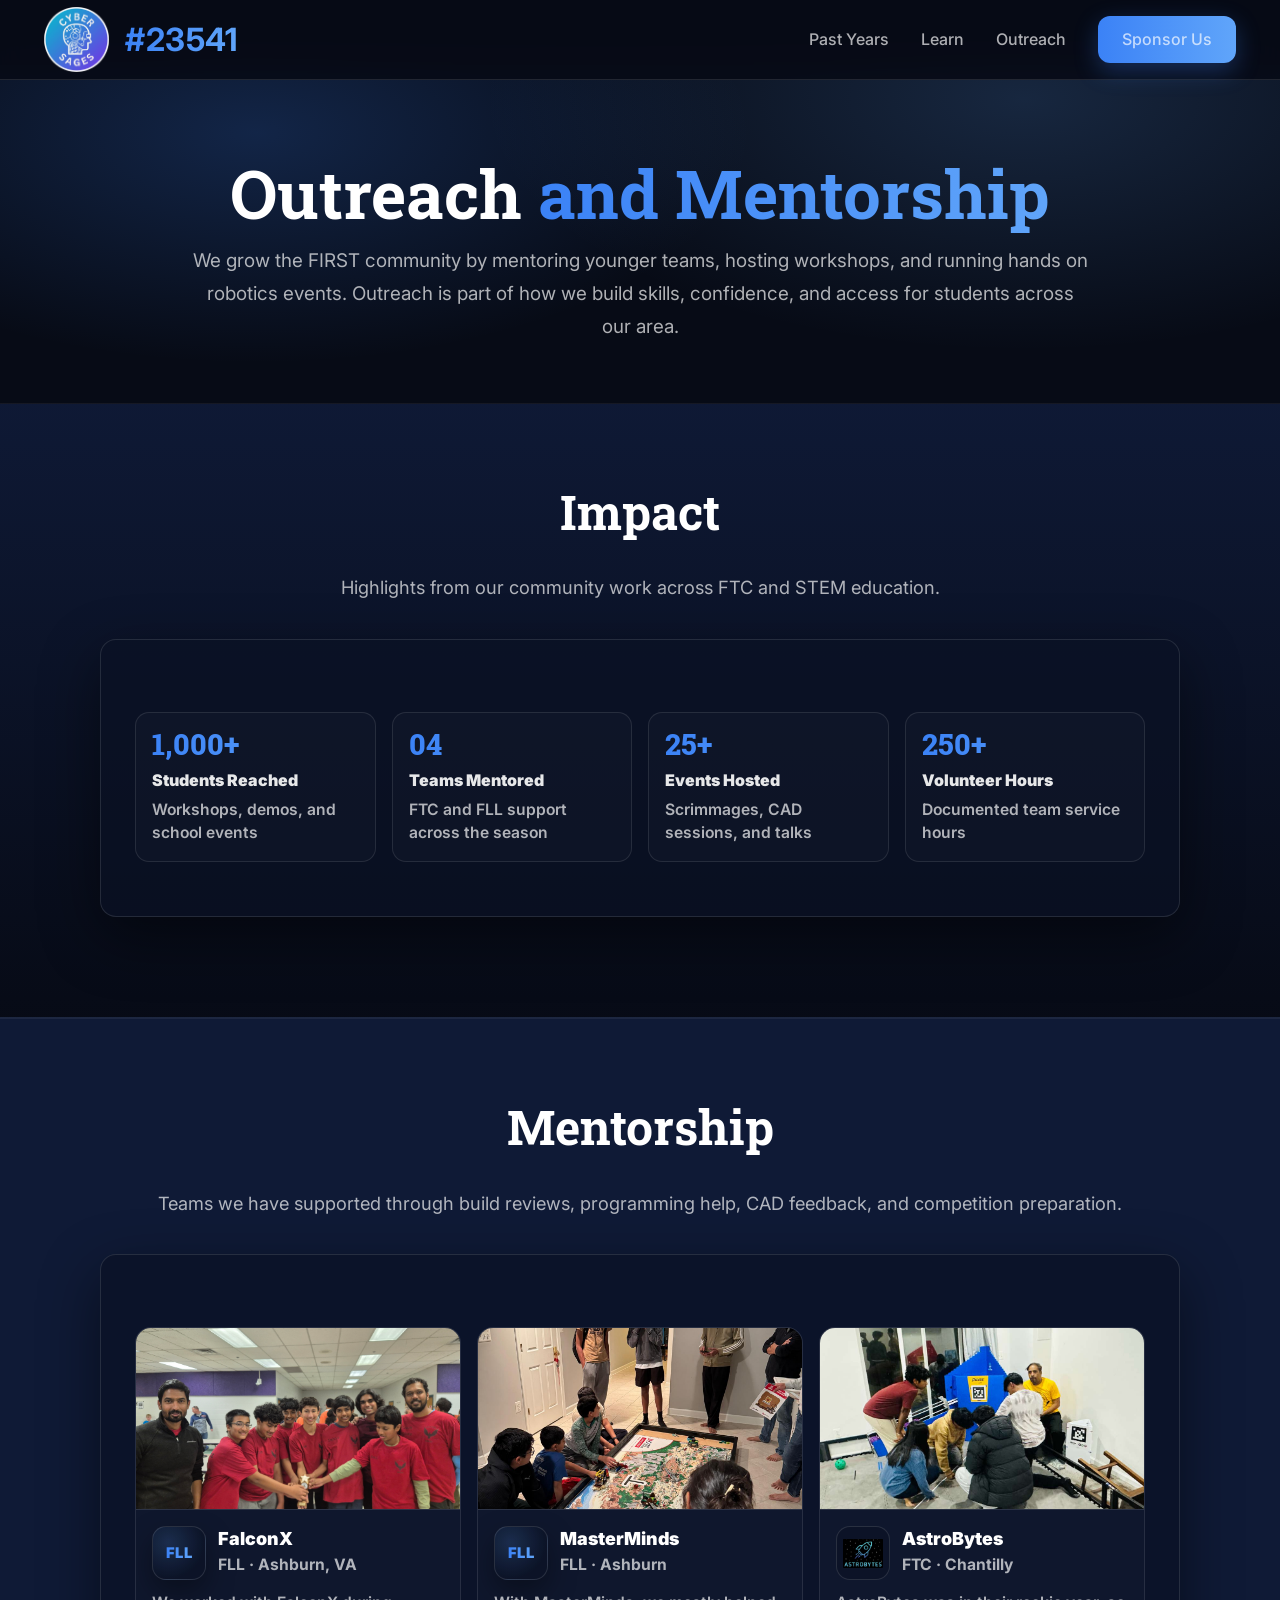
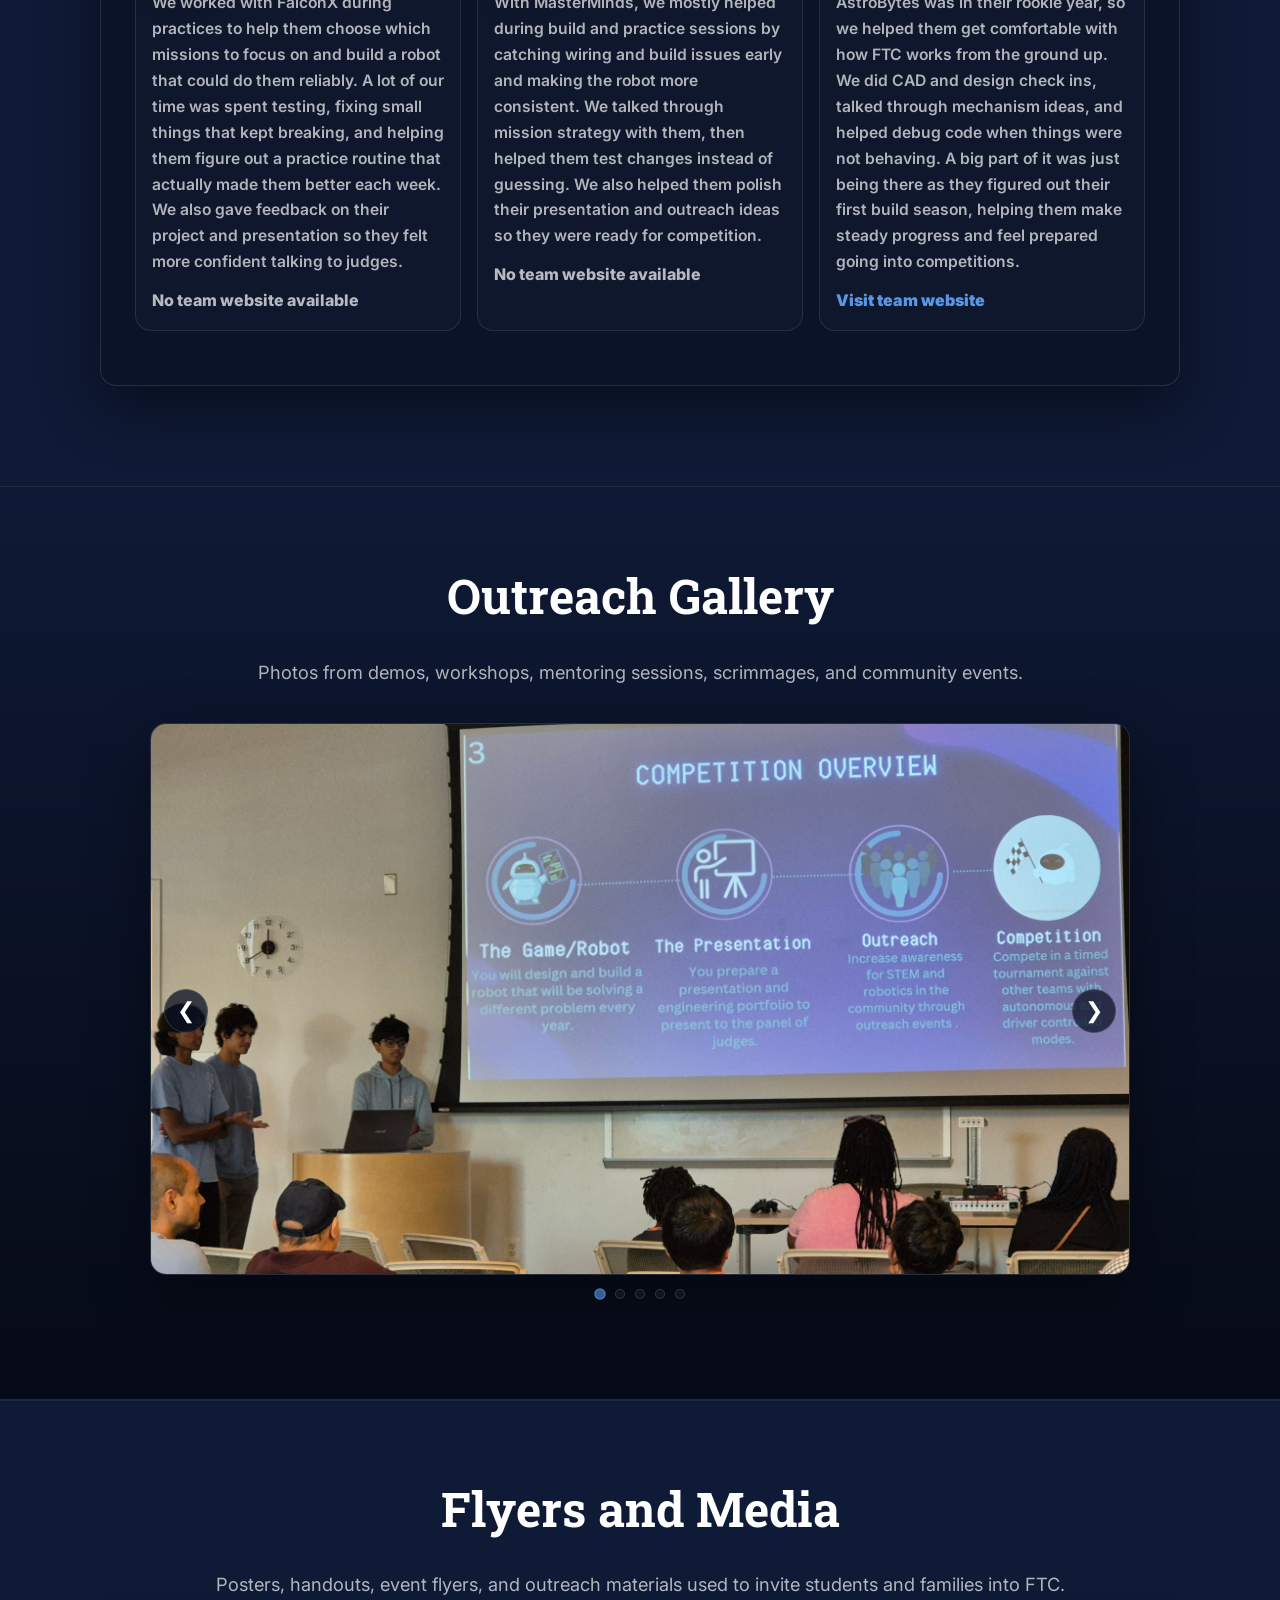
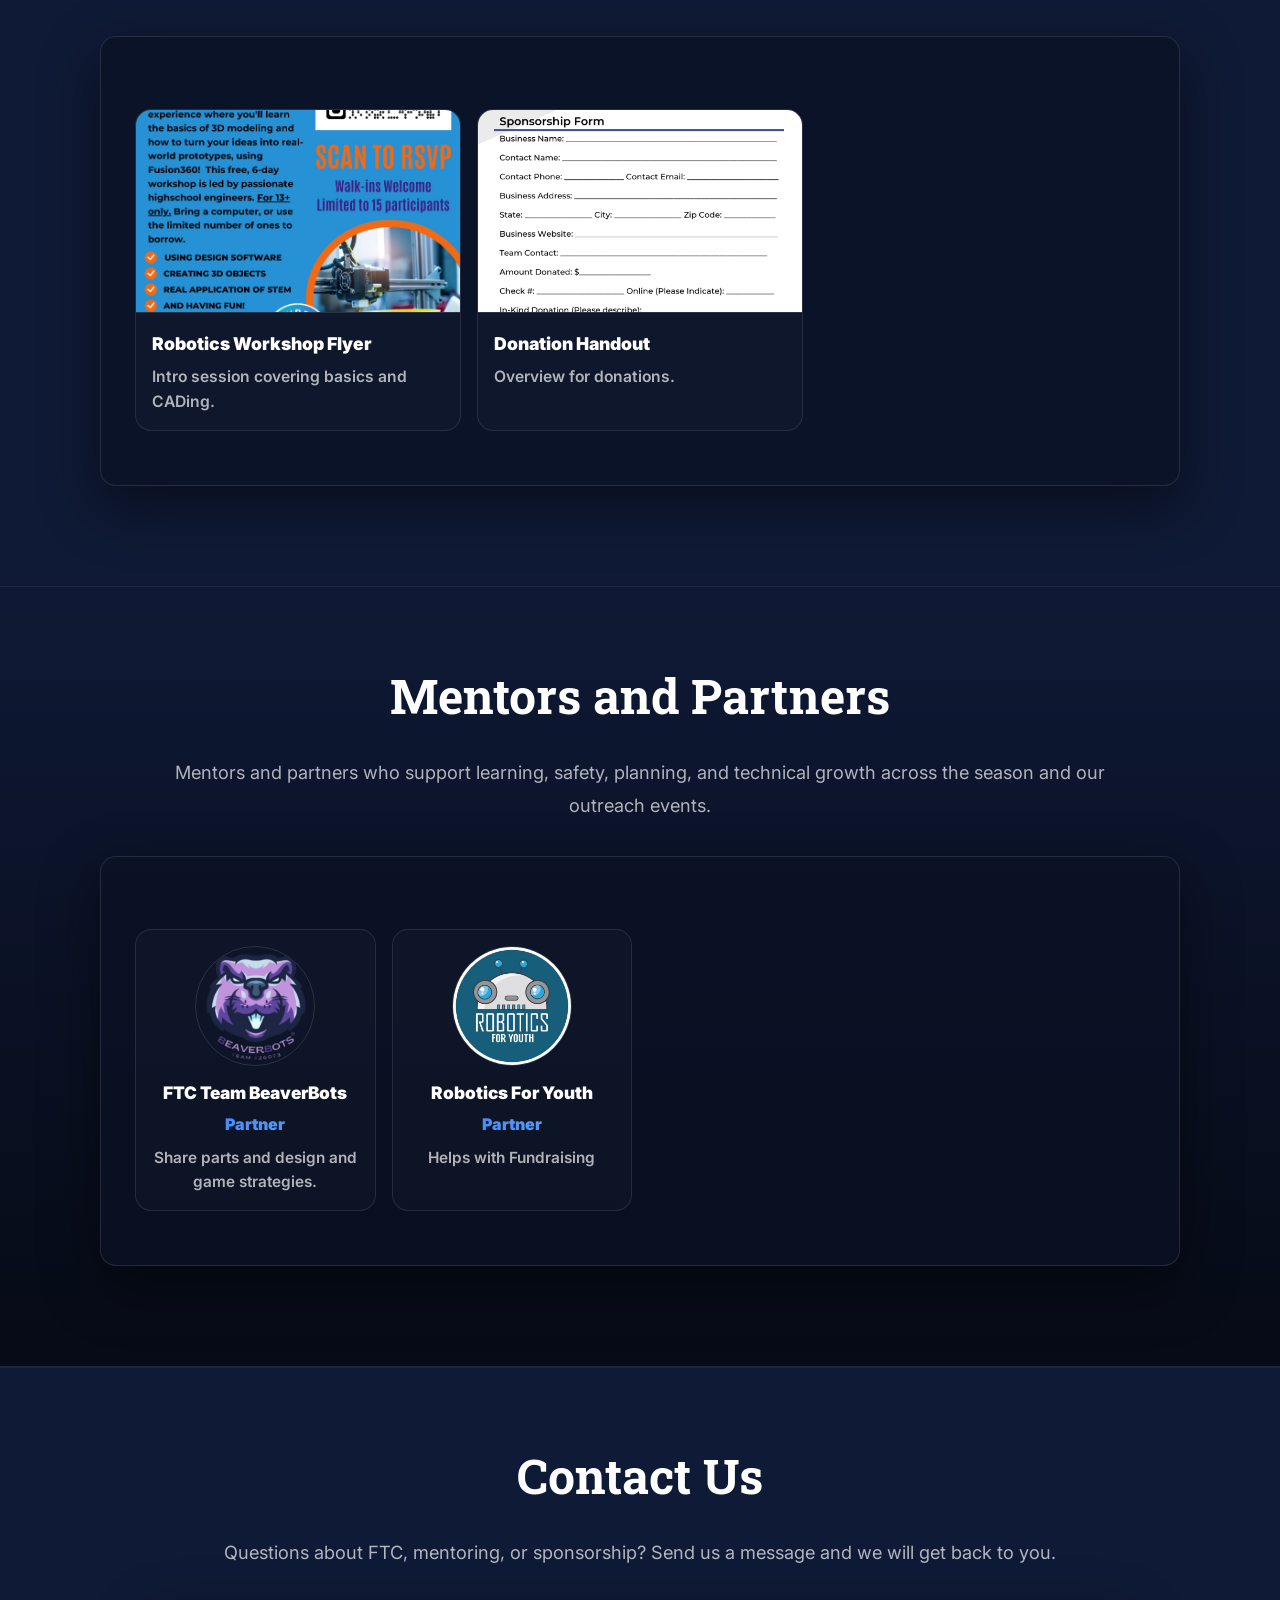
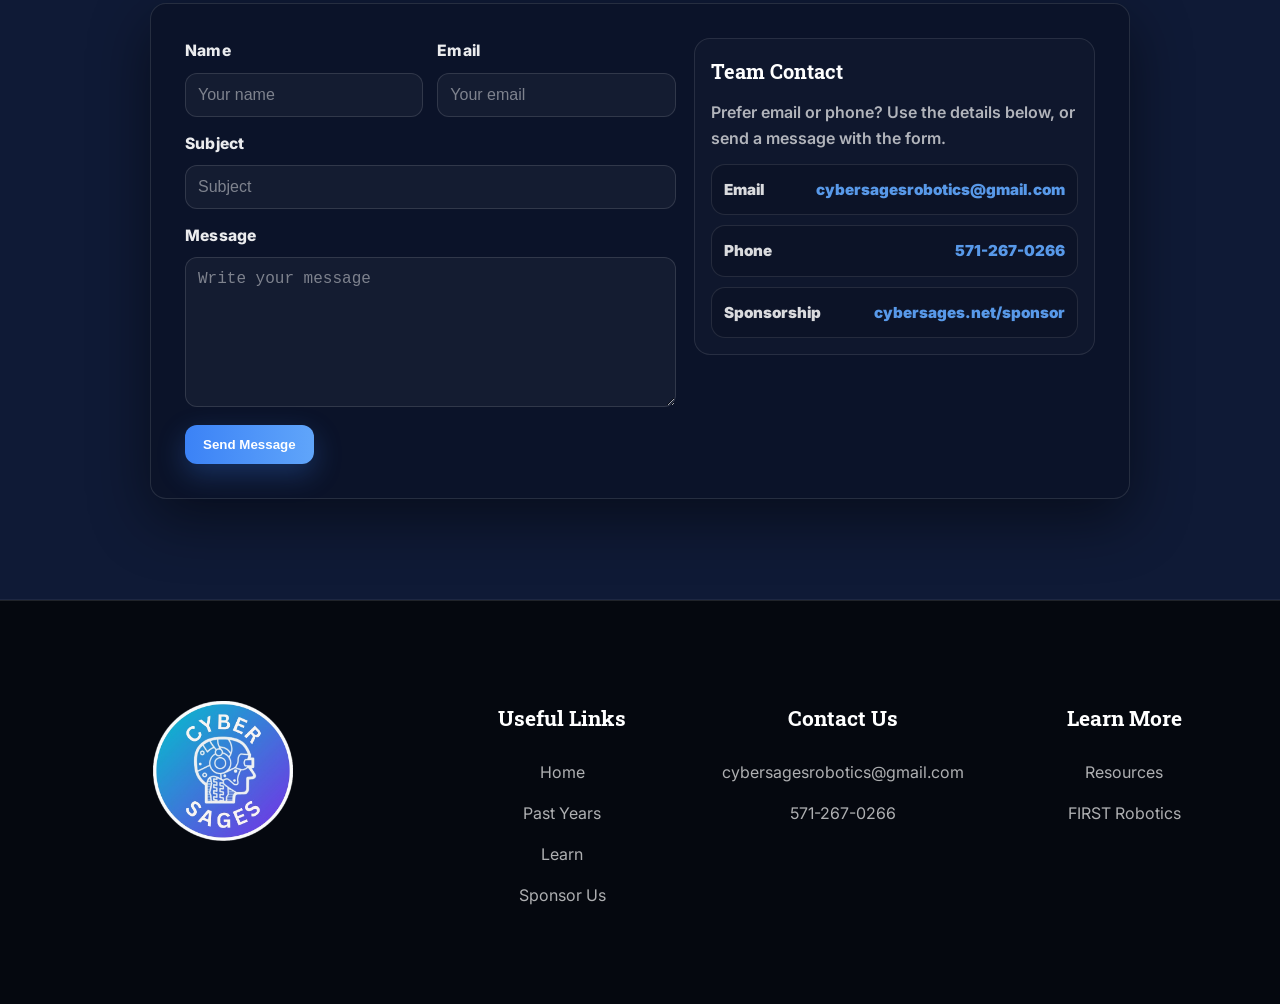
==== outreach.html @ 8e0e4463 "Merge changes" ====
<!DOCTYPE html>
<html lang="en">
<head>
  <meta charset="UTF-8" />
  <meta name="viewport" content="width=device-width, initial-scale=1.0" />
  <title>Outreach - Cyber Sages Robotics</title>

  <link rel="icon" type="image/png" href="favicon.png" />
  <link rel="preconnect" href="https://fonts.googleapis.com" />
  <link rel="preconnect" href="https://fonts.gstatic.com" crossorigin />
  <link href="https://fonts.googleapis.com/css2?family=Inter:wght@300;400;500;600;700;800&family=Roboto+Slab:wght@500;700;800&display=swap" rel="stylesheet" />

  <style>
    :root{
      --bg:#070b16;
      --surface:#0b1224;
      --surface-soft:#0f1a36;
      --text:#ffffff;
      --muted:rgba(255,255,255,0.68);
      --line:rgba(255,255,255,0.11);
      --accent:#3b82f6;
      --accent-hover:#60a5fa;
      --radius:16px;
      --shadow:0 20px 60px rgba(0,0,0,0.48);
      --transition:0.28s ease;
    }

    *{ margin:0; padding:0; box-sizing:border-box; }

    body{
      font-family:'Inter', system-ui, sans-serif;
      background:var(--bg);
      color:var(--text);
      line-height:1.68;
      min-height:100vh;
      padding-top:65px;
    }

    a{ color:inherit; text-decoration:none; }
    img{ display:block; max-width:100%; height:auto; }

    .container{ max-width:1240px; margin:0 auto; padding:0 24px; width:100%; }

    header{ position:fixed; top:0; left:0; right:0; z-index:1000; }

    .nav{
      height:80px;
      background:rgba(7,11,22,0.88);
      backdrop-filter:blur(14px);
      -webkit-backdrop-filter:blur(14px);
      border-bottom:1px solid var(--line);
    }

    .nav-inner{
      height:100%;
      display:flex;
      align-items:center;
      justify-content:space-between;
      gap:20px;
    }

    .nav-left{
      display:flex;
      align-items:center;
      gap:16px;
      flex-shrink:0;
      transition:transform var(--transition);
      will-change:transform;
    }
    .nav-left:hover{ transform:scale(1.05); }

    .nav-logo{
      width:65px;
      height:65px;
      object-fit:contain;
      background:transparent !important;
    }

    .team-number{
      font-weight:700;
      font-size:2rem;
      background:linear-gradient(90deg,#3b82f6,#60a5fa);
      -webkit-background-clip:text;
      -webkit-text-fill-color:transparent;
      color:transparent;
      letter-spacing:0.5px;
      white-space:nowrap;
    }

    .nav-right{ display:flex; align-items:center; gap:24px; flex-shrink:0; }

    .nav-links{
      display:flex;
      align-items:center;
      gap:32px;
      list-style:none;
    }

    .nav-links li{ display:flex; align-items:center; }

    .nav-links a{
      font-weight:500;
      color:var(--muted);
      transition:var(--transition);
      position:relative;
      white-space:nowrap;
    }

    .nav-links a:hover{ color:var(--text); }

    .nav-links a::after{
      content:"";
      position:absolute;
      width:0;
      height:2px;
      bottom:-6px;
      left:0;
      background:var(--accent);
      transition:width 0.3s ease;
    }

    .nav-links a:hover::after{ width:100%; }

    .sponsor-btn{
      padding:10px 24px;
      border-radius:12px;
      background:linear-gradient(90deg,var(--accent),var(--accent-hover));
      color:white;
      font-weight:800;
      box-shadow:0 8px 24px rgba(59,130,246,0.3);
      transition:var(--transition);
    }

    .sponsor-btn:hover{
      transform:translateY(-2px);
      box-shadow:0 14px 36px rgba(59,130,246,0.45);
    }

    .sponsor-btn::after{ display:none; }

    .hamburger{ display:none; flex-direction:column; gap:6px; cursor:pointer; flex-shrink:0; }
    .hamburger span{ width:28px; height:2.5px; background:var(--text); border-radius:2px; transition:var(--transition); }

    .mobile-menu{
      display:none;
      position:absolute;
      top:80px; left:0; right:0;
      background:var(--surface);
      border-bottom:1px solid var(--line);
      padding:0;
      text-align:center;
    }

    .mobile-menu a{
      display:block;
      padding:14px 0;
      font-weight:500;
      color:var(--muted);
      border-top:1px solid var(--line);
      white-space:nowrap;
    }

    .mobile-menu a:first-child{ border-top:none; }
    .mobile-menu a:hover{ color:var(--text); background:rgba(255,255,255,0.04); }

    /* HERO */
    .hero{
      padding:92px 0 60px;
      text-align:center;
      position:relative;
      overflow:hidden;
    }

    .hero::before{
      content:"";
      position:absolute;
      inset:0;
      background:
        radial-gradient(900px 420px at 20% 20%, rgba(59,130,246,0.22), transparent 55%),
        radial-gradient(900px 420px at 80% 10%, rgba(96,165,250,0.18), transparent 60%);
      pointer-events:none;
    }

    .hero-inner{
      position:relative;
      z-index:1;
      max-width:980px;
      margin:0 auto;
      padding:0 24px;
    }

    .hero h1{
      font-family:'Roboto Slab', serif;
      font-size:clamp(2.6rem, 6vw, 4.2rem);
      line-height:1.08;
      margin-bottom:14px;
    }

    .hero h1 span{
      background:linear-gradient(90deg,var(--accent),var(--accent-hover));
      -webkit-background-clip:text;
      -webkit-text-fill-color:transparent;
      color:transparent;
    }

    .hero p{
      color:var(--muted);
      font-size:1.18rem;
      max-width:900px;
      margin:0 auto;
      line-height:1.75;
    }

    /* SECTIONS */
    .section{
      padding:68px 0 100px;
      opacity:0;
      transform:translateY(40px);
      transition:opacity 0.9s ease, transform 0.9s ease;
      text-align:center;
      position:relative;
    }
    .section.visible{ opacity:1; transform:none; }

    .section-a{
      background:linear-gradient(180deg, rgba(15,26,54,0.96), rgba(7,11,22,0.96));
      border-top:1px solid rgba(255,255,255,0.06);
      border-bottom:1px solid rgba(255,255,255,0.06);
    }

    .section-b{
      background:var(--surface-soft);
      border-top:1px solid rgba(255,255,255,0.06);
      border-bottom:1px solid rgba(255,255,255,0.06);
    }

    .section-title{
      font-family:'Roboto Slab', serif;
      font-size:clamp(2.0rem, 4.6vw, 3.0rem);
      font-weight:700;
      margin-bottom:1.2rem;
      color:var(--text);
    }

    .section-text{
      max-width:980px;
      margin:0 auto 2.2rem;
      font-size:1.14rem;
      color:var(--muted);
      line-height:1.78;
    }

    .card{
      background:rgba(11,18,36,0.70);
      border:1px solid var(--line);
      border-radius:var(--radius);
      padding:54px 34px;
      box-shadow:var(--shadow);
      max-width:1080px;
      margin:0 auto;
      text-align:left;
    }

    /* IMPACT STATS */
    .stats-grid{
      display:grid;
      grid-template-columns:repeat(4, minmax(0, 1fr));
      gap:16px;
      margin-top:18px;
    }

    .stat{
      border:1px solid rgba(255,255,255,0.10);
      border-radius:14px;
      padding:16px;
      background:rgba(255,255,255,0.02);
    }

    .stat .num{
      font-family:'Roboto Slab', serif;
      font-size:1.8rem;
      font-weight:800;
      line-height:1.1;
      background:linear-gradient(90deg,var(--accent),var(--accent-hover));
      -webkit-background-clip:text;
      -webkit-text-fill-color:transparent;
      color:transparent;
      margin-bottom:6px;
    }

    .stat .label{
      font-weight:900;
      color:rgba(255,255,255,0.90);
      margin-bottom:4px;
    }

    .stat .sub{
      color:var(--muted);
      font-weight:600;
      font-size:0.98rem;
      line-height:1.5;
    }

    /* MENTORSHIP TEAMS GRID */
    .team-mentor-grid{
      display:grid;
      grid-template-columns:repeat(3, minmax(0, 1fr));
      gap:16px;
      margin-top:18px;
    }

    .team-mentor{
      border:1px solid rgba(255,255,255,0.10);
      border-radius:var(--radius);
      background:rgba(255,255,255,0.02);
      overflow:hidden;
      transition:transform var(--transition), box-shadow var(--transition), border-color var(--transition), background var(--transition);
    }

    .team-mentor:hover{
      transform:translateY(-6px);
      border-color:rgba(96,165,250,0.32);
      box-shadow:0 20px 58px rgba(0,0,0,0.46);
      background:rgba(15,26,54,0.22);
    }

    .team-mentor .banner-wrap{
      position:relative;
      width:100%;
      aspect-ratio: 16 / 9;
      overflow:hidden;
      border-bottom:1px solid rgba(255,255,255,0.10);
      background:rgba(255,255,255,0.02);
    }
    .team-mentor .banner{
      position:absolute;
      inset:0;
      width:100%;
      height:100%;
      object-fit:cover;
    }

    .team-mentor .body{
      padding:16px;
      text-align:left;
    }

    .team-mentor .top-row{
      display:flex;
      align-items:center;
      gap:12px;
      margin-bottom:10px;
    }

    /* Default logo styling (FTC teams with logos) */
    .team-mentor .logo{
      width:54px;
      height:54px;
      border-radius:14px;
      object-fit:contain;
      border:1px solid rgba(255,255,255,0.12);
      background:rgba(11,18,36,0.6);
      padding:6px;
      flex-shrink:0;
    }

    /* FLL fallback badge (no logo file needed) */
    .team-mentor .logo-badge{
      width:54px;
      height:54px;
      border-radius:14px;
      border:1px solid rgba(255,255,255,0.12);
      background:
        radial-gradient(60px 60px at 30% 30%, rgba(96,165,250,0.18), transparent 60%),
        rgba(11,18,36,0.6);
      display:grid;
      place-items:center;
      flex-shrink:0;
      font-weight:900;
      letter-spacing:0.6px;
      color:rgba(255,255,255,0.92);
      box-shadow:0 12px 28px rgba(0,0,0,0.35);
    }
    .team-mentor .logo-badge span{
      font-size:0.92rem;
      background:linear-gradient(90deg,var(--accent),var(--accent-hover));
      -webkit-background-clip:text;
      -webkit-text-fill-color:transparent;
      color:transparent;
    }

    .team-mentor .name{
      font-weight:900;
      font-size:1.12rem;
      line-height:1.25;
    }

    .team-mentor .meta{
      color:var(--muted);
      font-weight:700;
      font-size:0.98rem;
      margin-top:2px;
    }

    .team-mentor .desc{
      color:var(--muted);
      font-weight:600;
      line-height:1.65;
      font-size:0.98rem;
    }

    .team-mentor .site{
      margin-top:12px;
      display:inline-block;
      font-weight:900;
      color:rgba(96,165,250,0.9);
      position:relative;
    }

    .team-mentor .site::after{
      content:"";
      position:absolute;
      left:0;
      bottom:-6px;
      width:0;
      height:2px;
      background:var(--accent);
      transition:width 0.25s ease;
    }

    .team-mentor:hover .site::after{ width:100%; }

    /* Make non-link team cards look identical but not clickable */
    .team-mentor.static{
      cursor:default;
    }
    .team-mentor.static .site{
      color:rgba(255,255,255,0.70);
      font-weight:800;
    }
    .team-mentor.static .site::after{ display:none; }

    /* CAROUSEL */
    .carousel{ position:relative; max-width:980px; margin:0 auto; }
    .carousel-frame{
      position:relative;
      border-radius:var(--radius);
      overflow:hidden;
      border:1px solid var(--line);
      box-shadow:0 18px 60px rgba(0,0,0,0.42);
      background:rgba(11,18,36,0.72);
      aspect-ratio:16 / 9;
    }
    .carousel-slide{
      position:absolute;
      inset:0;
      width:100%;
      height:100%;
      object-fit:cover;
      display:none;
    }
    .carousel-slide.active{ display:block; }

    .carousel-btn{
      position:absolute;
      top:50%;
      transform:translateY(-50%);
      height:44px;
      width:44px;
      border-radius:999px;
      border:1px solid rgba(255,255,255,0.14);
      background:rgba(11,18,36,0.75);
      color:var(--text);
      cursor:pointer;
      transition:transform var(--transition), background var(--transition), border-color var(--transition);
      display:grid;
      place-items:center;
      font-size:22px;
      z-index:2;
    }
    .carousel-btn:hover{
      transform:translateY(-50%) scale(1.08);
      background:rgba(15,26,54,0.85);
      border-color:rgba(96,165,250,0.35);
    }
    .carousel-btn.prev{ left:14px; }
    .carousel-btn.next{ right:14px; }

    .dots{
      display:flex;
      justify-content:center;
      gap:10px;
      margin-top:14px;
    }
    .dot{
      width:10px;
      height:10px;
      border-radius:999px;
      border:1px solid rgba(255,255,255,0.18);
      background:rgba(255,255,255,0.06);
      cursor:pointer;
      transition:transform var(--transition), background var(--transition), border-color var(--transition);
    }
    .dot.active{
      background:rgba(96,165,250,0.55);
      border-color:rgba(96,165,250,0.55);
      transform:scale(1.15);
    }

    /* FLYERS */
    .flyer-grid{
      display:grid;
      grid-template-columns:repeat(3, minmax(0, 1fr));
      gap:16px;
      margin-top:18px;
    }
    .flyer{
      border:1px solid rgba(255,255,255,0.10);
      border-radius:var(--radius);
      background:rgba(255,255,255,0.02);
      overflow:hidden;
      transition:transform var(--transition), box-shadow var(--transition), border-color var(--transition), background var(--transition);
    }
    .flyer:hover{
      transform:translateY(-6px);
      border-color:rgba(96,165,250,0.32);
      box-shadow:0 20px 58px rgba(0,0,0,0.46);
      background:rgba(15,26,54,0.24);
    }
    .flyer-thumb-wrap{
      position:relative;
      width:100%;
      aspect-ratio:16 / 10;
      overflow:hidden;
      border-bottom:1px solid rgba(255,255,255,0.10);
      background:rgba(255,255,255,0.02);
    }
    .flyer-thumb{
      position:absolute;
      inset:0;
      width:100%;
      height:100%;
      object-fit:cover;
    }
    .flyer-body{ padding:16px; }
    .flyer-title{
      font-weight:900;
      font-size:1.1rem;
      margin-bottom:6px;
    }
    .flyer-desc{
      color:var(--muted);
      font-weight:600;
      line-height:1.6;
      margin-bottom:0;
      font-size:0.98rem;
    }

    /* MENTORS */
    .people-grid{
      display:grid;
      grid-template-columns:repeat(4, minmax(0, 1fr));
      gap:16px;
      margin-top:18px;
    }
    .person{
      border:1px solid rgba(255,255,255,0.10);
      border-radius:var(--radius);
      background:rgba(255,255,255,0.02);
      padding:16px;
      text-align:center;
    }
    .person img{
      width:120px;
      height:120px;
      border-radius:999px;
      object-fit:cover;
      margin:0 auto 12px;
      border:1px solid rgba(255,255,255,0.12);
    }
    .person .name{
      font-weight:900;
      font-size:1.08rem;
      margin-bottom:4px;
    }
    .person .role{
      font-weight:900;
      background:linear-gradient(90deg,var(--accent),var(--accent-hover));
      -webkit-background-clip:text;
      -webkit-text-fill-color:transparent;
      color:transparent;
      margin-bottom:8px;
    }
    .person .bio{
      color:var(--muted);
      font-weight:600;
      font-size:0.96rem;
      line-height:1.55;
    }

    /* CONTACT */
    .contact-shell{
      max-width:980px;
      margin:0 auto;
      background:rgba(11,18,36,0.70);
      border:1px solid var(--line);
      border-radius:var(--radius);
      padding:34px;
      box-shadow:var(--shadow);
      text-align:left;
    }

    .contact-grid{
      display:grid;
      grid-template-columns:1.1fr 0.9fr;
      gap:18px;
      align-items:start;
    }

    .contact-form{
      display:flex;
      flex-direction:column;
      gap:14px;
    }

    .form-row{
      display:grid;
      grid-template-columns:1fr 1fr;
      gap:14px;
    }

    .form-group{ display:flex; flex-direction:column; gap:8px; }

    .form-group label{
      font-size:0.98rem;
      color:rgba(255,255,255,0.92);
      font-weight:800;
      letter-spacing:0.2px;
    }

    .form-group input,
    .form-group textarea{
      padding:12px 12px;
      font-size:1rem;
      color:rgba(255,255,255,0.92);
      background:rgba(255,255,255,0.04);
      border:1px solid rgba(255,255,255,0.12);
      border-radius:12px;
      transition:border-color var(--transition), box-shadow var(--transition), background var(--transition);
      outline:none;
    }

    .form-group input::placeholder,
    .form-group textarea::placeholder{ color:rgba(255,255,255,0.45); }

    .form-group input:focus,
    .form-group textarea:focus{
      border-color:rgba(96,165,250,0.55);
      box-shadow:0 0 0 4px rgba(59,130,246,0.18);
      background:rgba(15,26,54,0.35);
    }

    .form-group textarea{
      resize:vertical;
      min-height:150px;
    }

    .contact-actions{
      display:flex;
      align-items:center;
      justify-content:flex-start;
      gap:12px;
      margin-top:4px;
    }

    .primary-btn{
      padding:12px 18px;
      border-radius:12px;
      background:linear-gradient(90deg,var(--accent),var(--accent-hover));
      color:white;
      font-weight:900;
      border:none;
      cursor:pointer;
      transition:transform var(--transition), box-shadow var(--transition);
      box-shadow:0 10px 28px rgba(59,130,246,0.28);
    }
    .primary-btn:hover{
      transform:translateY(-2px);
      box-shadow:0 16px 38px rgba(59,130,246,0.42);
    }

    .contact-side{
      border:1px solid rgba(255,255,255,0.10);
      border-radius:var(--radius);
      background:rgba(255,255,255,0.02);
      padding:16px;
    }
    .contact-side h3{
      font-family:'Roboto Slab', serif;
      font-size:1.25rem;
      margin-bottom:10px;
    }
    .contact-side p{
      color:var(--muted);
      font-weight:600;
      line-height:1.65;
      margin-bottom:12px;
    }

    .contact-pill{
      display:flex;
      align-items:center;
      justify-content:space-between;
      gap:10px;
      padding:12px;
      border:1px solid rgba(255,255,255,0.10);
      border-radius:14px;
      background:rgba(11,18,36,0.55);
      margin-top:10px;
    }
    .contact-pill .k{
      color:rgba(255,255,255,0.85);
      font-weight:900;
      font-size:0.95rem;
    }
    .contact-pill .v{
      color:rgba(96,165,250,0.92);
      font-weight:900;
      font-size:0.95rem;
      text-align:right;
      word-break:break-word;
    }

    /* FOOTER */
    footer{
      background:#05080f;
      border-top:1px solid var(--line);
      padding:100px 0 80px;
      text-align:center;
    }
    .footer-grid{
      display:grid;
      grid-template-columns:1.6fr 1fr 1fr 1fr;
      gap:48px;
      max-width:1240px;
      margin:0 auto;
      padding:0 24px;
      justify-items:center;
    }
    .footer-logo{ width:140px; margin-bottom:1.2rem; }
    .footer-col h4{ font-family:'Roboto Slab', serif; font-size:1.3rem; margin-bottom:1.4rem; }
    .footer-col a, .footer-col p{ display:block; color:var(--muted); margin-bottom:0.9rem; transition:var(--transition); }
    .footer-col a:hover{ color:var(--text); }

    /* RESPONSIVE */
    @media (max-width:1100px){
      .stats-grid{ grid-template-columns:repeat(2, minmax(0, 1fr)); }
      .team-mentor-grid{ grid-template-columns:repeat(2, minmax(0, 1fr)); }
      .flyer-grid{ grid-template-columns:repeat(2, minmax(0, 1fr)); }
      .people-grid{ grid-template-columns:repeat(2, minmax(0, 1fr)); }
      .contact-grid{ grid-template-columns:1fr; }
    }
    @media (max-width:960px){
      .nav-links{ display:none; }
      .hamburger{ display:flex; }
      .footer-grid{ grid-template-columns:repeat(2, 1fr); }
      .form-row{ grid-template-columns:1fr; }
    }
    @media (max-width:680px){
      .container{ padding:0 20px; }
      .footer-grid{ grid-template-columns:1fr; }
      .section{ padding:90px 0 70px; }
      .card{ padding:44px 22px; }
      .team-mentor-grid{ grid-template-columns:1fr; }
      .flyer-grid{ grid-template-columns:1fr; }
      .people-grid{ grid-template-columns:1fr; }
      .contact-shell{ padding:22px; }
    }
    @media (max-width:480px){
      .nav{ height:70px; }
      .nav-inner{ height:70px; }
      .mobile-menu{ top:70px; }
      .nav-logo{ width:42px; height:42px; }
      .team-number{ font-size:1rem; }
      .carousel-btn{ height:38px; width:38px; font-size:20px; }
    }
  </style>
</head>

<body>
<header>
  <nav class="nav">
    <div class="container nav-inner">
      <a href="https://cybersages.net/" class="nav-left">
        <img src="images/logo.png" class="nav-logo" alt="Cyber Sages Logo" />
        <span class="team-number">#23541</span>
      </a>

      <div class="nav-right">
        <ul class="nav-links">
          <li><a href="https://cybersages.net/past-years">Past Years</a></li>
          <li><a href="https://cybersages.net/learn">Learn</a></li>
          <li><a href="https://cybersages.net/outreach">Outreach</a></li>
          <li><a href="https://cybersages.net/sponsor" class="sponsor-btn">Sponsor Us</a></li>
        </ul>

        <div class="hamburger" id="hamburger" aria-label="Open menu" role="button" tabindex="0">
          <span></span><span></span><span></span>
        </div>
      </div>
    </div>

    <div class="mobile-menu" id="mobileMenu">
      <a href="https://cybersages.net/past-years">Past Years</a>
      <a href="https://cybersages.net/learn">Learn</a>
      <a href="https://cybersages.net/outreach">Outreach</a>
      <a href="https://cybersages.net/sponsor">Sponsor Us</a>
    </div>
  </nav>
</header>

<main>
  <section class="hero">
    <div class="hero-inner">
      <h1>Outreach <span>and Mentorship</span></h1>
      <p>
        We grow the FIRST community by mentoring younger teams, hosting workshops, and running hands on robotics events.
        Outreach is part of how we build skills, confidence, and access for students across our area.
      </p>
    </div>
  </section>

  <!-- IMPACT -->
  <section class="section section-a">
    <div class="container">
      <h2 class="section-title">Impact</h2>
      <p class="section-text">Highlights from our community work across FTC and STEM education.</p>

      <div class="card">
        <div class="stats-grid">
          <div class="stat">
            <div class="num">1,000+</div>
            <div class="label">Students Reached</div>
            <div class="sub">Workshops, demos, and school events</div>
          </div>
          <div class="stat">
            <div class="num">04</div>
            <div class="label">Teams Mentored</div>
            <div class="sub">FTC and FLL support across the season</div>
          </div>
          <div class="stat">
            <div class="num">25+</div>
            <div class="label">Events Hosted</div>
            <div class="sub">Scrimmages, CAD sessions, and talks</div>
          </div>
          <div class="stat">
            <div class="num">250+</div>
            <div class="label">Volunteer Hours</div>
            <div class="sub">Documented team service hours</div>
          </div>
        </div>
      </div>
    </div>
  </section>

  <!-- MENTORSHIP -->
  <section class="section section-b">
    <div class="container">
      <h2 class="section-title">Mentorship</h2>
      <p class="section-text">
        Teams we have supported through build reviews, programming help, CAD feedback, and competition preparation.
      </p>

      <div class="card">
        <div class="team-mentor-grid">
          <!-- TEAM CARD 1 (FLL - no logo, no website) -->
          <div class="team-mentor static" role="group" aria-label="FalconX team card">
            <div class="banner-wrap">
              <img class="banner" src="images/M1.jpg" alt="FalconX mentoring photo" loading="lazy">
            </div>
            <div class="body">
              <div class="top-row">
                <div class="logo-badge" aria-hidden="true"><span>FLL</span></div>
                <div>
                  <div class="name">FalconX</div>
                  <div class="meta">FLL · Ashburn, VA</div>
                </div>
              </div>
              <div class="desc">
                We worked with FalconX during practices to help them choose which missions to focus on and build a robot that could do them reliably. A lot of our time was spent testing, fixing small things that kept breaking, and helping them figure out a practice routine that actually made them better each week. We also gave feedback on their project and presentation so they felt more confident talking to judges.              </div>
              <span class="site">No team website available</span>
            </div>
          </div>

          <!-- TEAM CARD 2 (FLL - no logo, no website) -->
          <div class="team-mentor static" role="group" aria-label="MasterMinds team card">
            <div class="banner-wrap">
              <img class="banner" src="images/M3.jpeg" alt="MasterMinds mentoring photo" loading="lazy">
            </div>
            <div class="body">
              <div class="top-row">
                <div class="logo-badge" aria-hidden="true"><span>FLL</span></div>
                <div>
                  <div class="name">MasterMinds</div>
                  <div class="meta">FLL · Ashburn</div>
                </div>
              </div>
              <div class="desc">
            With MasterMinds, we mostly helped during build and practice sessions by catching wiring and build issues early and making the robot more consistent. We talked through mission strategy with them, then helped them test changes instead of guessing. We also helped them polish their presentation and outreach ideas so they were ready for competition.              </div>
              <span class="site">No team website available</span>
            </div>
          </div>

          <!-- TEAM CARD 3 (FTC - has logo + website) -->
          <a class="team-mentor" href="https://www.astrobytes.org/home" target="_blank" rel="noopener">
            <div class="banner-wrap">
              <img class="banner" src="images/M2.jpeg" alt="AstroBytes mentoring photo" loading="lazy">
            </div>
            <div class="body">
              <div class="top-row">
                <img class="logo" src="images/AstroBytesLogo.jpg" alt="AstroBytes logo" loading="lazy">
                <div>
                  <div class="name">AstroBytes</div>
                  <div class="meta">FTC · Chantilly</div>
                </div>
              </div>
              <div class="desc">
              AstroBytes was in their rookie year, so we helped them get comfortable with how FTC works from the ground up. We did CAD and design check ins, talked through mechanism ideas, and helped debug code when things were not behaving. A big part of it was just being there as they figured out their first build season, helping them make steady progress and feel prepared going into competitions.              </div>
              <span class="site">Visit team website</span>
            </div>
          </a>
        </div>
      </div>
    </div>
  </section>

  <!-- GALLERY -->
  <section class="section section-a">
    <div class="container">
      <h2 class="section-title">Outreach Gallery</h2>
      <p class="section-text">
        Photos from demos, workshops, mentoring sessions, scrimmages, and community events.
      </p>

      <div class="carousel" data-carousel>
        <div class="carousel-frame">
          <img class="carousel-slide active" src="images/O1.jpg" alt="Outreach photo 1" loading="lazy">
          <img class="carousel-slide" src="images/O2.jpg" alt="Outreach photo 2" loading="lazy">
          <img class="carousel-slide" src="images/O3.jpeg" alt="Outreach photo 3" loading="lazy">
          <img class="carousel-slide" src="images/O4.jpeg" alt="Outreach photo 4" loading="lazy">
          <img class="carousel-slide" src="images/O5.jpg" alt="Outreach photo 5" loading="lazy">
        </div>

        <button class="carousel-btn prev" type="button" aria-label="Previous photo">❮</button>
        <button class="carousel-btn next" type="button" aria-label="Next photo">❯</button>

        <div class="dots" aria-label="Carousel dots"></div>
      </div>
    </div>
  </section>

  <!-- FLYERS -->
  <section class="section section-b">
    <div class="container">
      <h2 class="section-title">Flyers and Media</h2>
      <p class="section-text">
        Posters, handouts, event flyers, and outreach materials used to invite students and families into FTC.
      </p>

      <div class="card">
        <div class="flyer-grid">
          <a class="flyer" href="https://drive.google.com/file/d/1ip2Hw81-IfTo8N94A_7VFJDeHJrrWKDj/view?usp=sharing" target="_blank" rel="noopener">
            <div class="flyer-thumb-wrap">
              <img class="flyer-thumb" src="images/Camp-Flyer.jpeg" alt="Flyer thumbnail 1" loading="lazy">
            </div>
            <div class="flyer-body">
              <div class="flyer-title">Robotics Workshop Flyer</div>
              <div class="flyer-desc">Intro session covering basics and CADing.</div>
            </div>
          </a>

          <a class="flyer" href="https://drive.google.com/file/d/1NMDiQMQuErI1Gu8TnqWMJtR-8S6rnB_N/view?usp=sharing" target="_blank" rel="noopener">
            <div class="flyer-thumb-wrap">
              <img class="flyer-thumb" src="images/Donation-Page.png" alt="Flyer thumbnail 3" loading="lazy">
            </div>
            <div class="flyer-body">
              <div class="flyer-title">Donation Handout</div>
              <div class="flyer-desc">Overview for donations.</div>
            </div>
          </a>
        </div>
      </div>
    </div>
  </section>

  <!-- MENTORS -->
  <section class="section section-a">
    <div class="container">
      <h2 class="section-title">Mentors and Partners</h2>
      <p class="section-text">
        Mentors and partners who support learning, safety, planning, and technical growth across the season and our outreach events.
      </p>

      <div class="card">
        <div class="people-grid">
          <div class="person">
            <img src="images/BeaverBots-Logo.png" alt="Mentor 1" loading="lazy">
            <div class="name">FTC Team BeaverBots</div>
            <div class="role">Partner</div>
            <div class="bio">Share parts and design and game strategies.</div>
          </div>

          <div class="person">
            <img src="images/RoboticsForY.webp" alt="Mentor 2" loading="lazy">
            <div class="name">Robotics For Youth</div>
            <div class="role">Partner</div>
            <div class="bio">Helps with Fundraising</div>
          </div>
          
        </div>
      </div>
    </div>
  </section>

  <!-- CONTACT -->
  <section class="section section-b" id="contact">
    <div class="container">
      <h2 class="section-title">Contact Us</h2>
      <p class="section-text">
        Questions about FTC, mentoring, or sponsorship? Send us a message and we will get back to you.
      </p>

      <div class="contact-shell">
        <div class="contact-grid">
          <form class="contact-form" action="https://formspree.io/f/movlawrz" method="POST">
            <div class="form-row">
              <div class="form-group">
                <label for="name">Name</label>
                <input type="text" id="name" name="name" required placeholder="Your name">
              </div>
              <div class="form-group">
                <label for="email">Email</label>
                <input type="email" id="email" name="email" required placeholder="Your email">
              </div>
            </div>

            <div class="form-group">
              <label for="subject">Subject</label>
              <input type="text" id="subject" name="subject" required placeholder="Subject">
            </div>

            <div class="form-group">
              <label for="message">Message</label>
              <textarea id="message" name="message" required placeholder="Write your message"></textarea>
            </div>

            <div class="contact-actions">
              <button type="submit" class="primary-btn">Send Message</button>
            </div>
          </form>

          <aside class="contact-side" aria-label="Contact details">
            <h3>Team Contact</h3>
            <p>
              Prefer email or phone? Use the details below, or send a message with the form.
            </p>

            <div class="contact-pill">
              <div class="k">Email</div>
              <div class="v"><a href="mailto:cybersagesrobotics@gmail.com">cybersagesrobotics@gmail.com</a></div>
            </div>

            <div class="contact-pill">
              <div class="k">Phone</div>
              <div class="v"><a href="tel:15712670266">571-267-0266</a></div>
            </div>

            <div class="contact-pill">
              <div class="k">Sponsorship</div>
              <div class="v"><a href="https://cybersages.net/sponsor">cybersages.net/sponsor</a></div>
            </div>
          </aside>
        </div>
      </div>
    </div>
  </section>
</main>

<footer>
  <div class="footer-grid">
    <div class="footer-col">
      <img src="favicon.png" class="footer-logo" alt="Cyber Sages Logo" />
    </div>
    <div class="footer-col">
      <h4>Useful Links</h4>
      <a href="https://cybersages.net/">Home</a>
      <a href="https://cybersages.net/past-years">Past Years</a>
      <a href="https://cybersages.net/learn">Learn</a>
      <a href="https://cybersages.net/sponsor">Sponsor Us</a>
    </div>
    <div class="footer-col">
      <h4>Contact Us</h4>
      <a href="mailto:cybersagesrobotics@gmail.com">cybersagesrobotics@gmail.com</a>
      <p>571-267-0266</p>
    </div>
    <div class="footer-col">
      <h4>Learn More</h4>
      <a href="https://cybersages.net/learn" target="_blank" rel="noopener">Resources</a>
      <a href="https://www.firstinspires.org/" target="_blank" rel="noopener">FIRST Robotics</a>
    </div>
  </div>
</footer>

<script>
  // Mobile menu
  const hamburger = document.getElementById('hamburger');
  const mobileMenu = document.getElementById('mobileMenu');

  const toggleMenu = () => {
    mobileMenu.style.display = mobileMenu.style.display === 'block' ? 'none' : 'block';
  };

  hamburger.addEventListener('click', toggleMenu);
  hamburger.addEventListener('keydown', (e) => {
    if (e.key === 'Enter' || e.key === ' ') toggleMenu();
  });

  // Close mobile menu after clicking a link
  mobileMenu.querySelectorAll('a').forEach(a => {
    a.addEventListener('click', () => { mobileMenu.style.display = 'none'; });
  });

  // Scroll reveal
  const sections = document.querySelectorAll('.section');
  const revealSection = () => {
    const triggerBottom = window.innerHeight * 0.85;
    sections.forEach(section => {
      const sectionTop = section.getBoundingClientRect().top;
      if (sectionTop < triggerBottom) section.classList.add('visible');
    });
  };
  window.addEventListener('scroll', revealSection);
  revealSection();

  // Carousel
  const initCarousel = (carousel) => {
    const slides = Array.from(carousel.querySelectorAll('.carousel-slide'));
    const prevBtn = carousel.querySelector('.carousel-btn.prev');
    const nextBtn = carousel.querySelector('.carousel-btn.next');
    const dotsWrap = carousel.querySelector('.dots');

    let idx = 0;

    dotsWrap.innerHTML = slides.map((_, i) =>
      `<button class="dot ${i === 0 ? 'active' : ''}" type="button" aria-label="Go to photo ${i + 1}" data-index="${i}"></button>`
    ).join('');

    const dots = Array.from(dotsWrap.querySelectorAll('.dot'));

    const show = (i) => {
      idx = (i + slides.length) % slides.length;
      slides.forEach((s, k) => s.classList.toggle('active', k === idx));
      dots.forEach((d, k) => d.classList.toggle('active', k === idx));
    };

    nextBtn.addEventListener('click', () => show(idx + 1));
    prevBtn.addEventListener('click', () => show(idx - 1));
    dots.forEach(d => d.addEventListener('click', () => show(parseInt(d.dataset.index, 10))));
  };

  document.querySelectorAll('[data-carousel]').forEach(initCarousel);
</script>
</body>
</html>
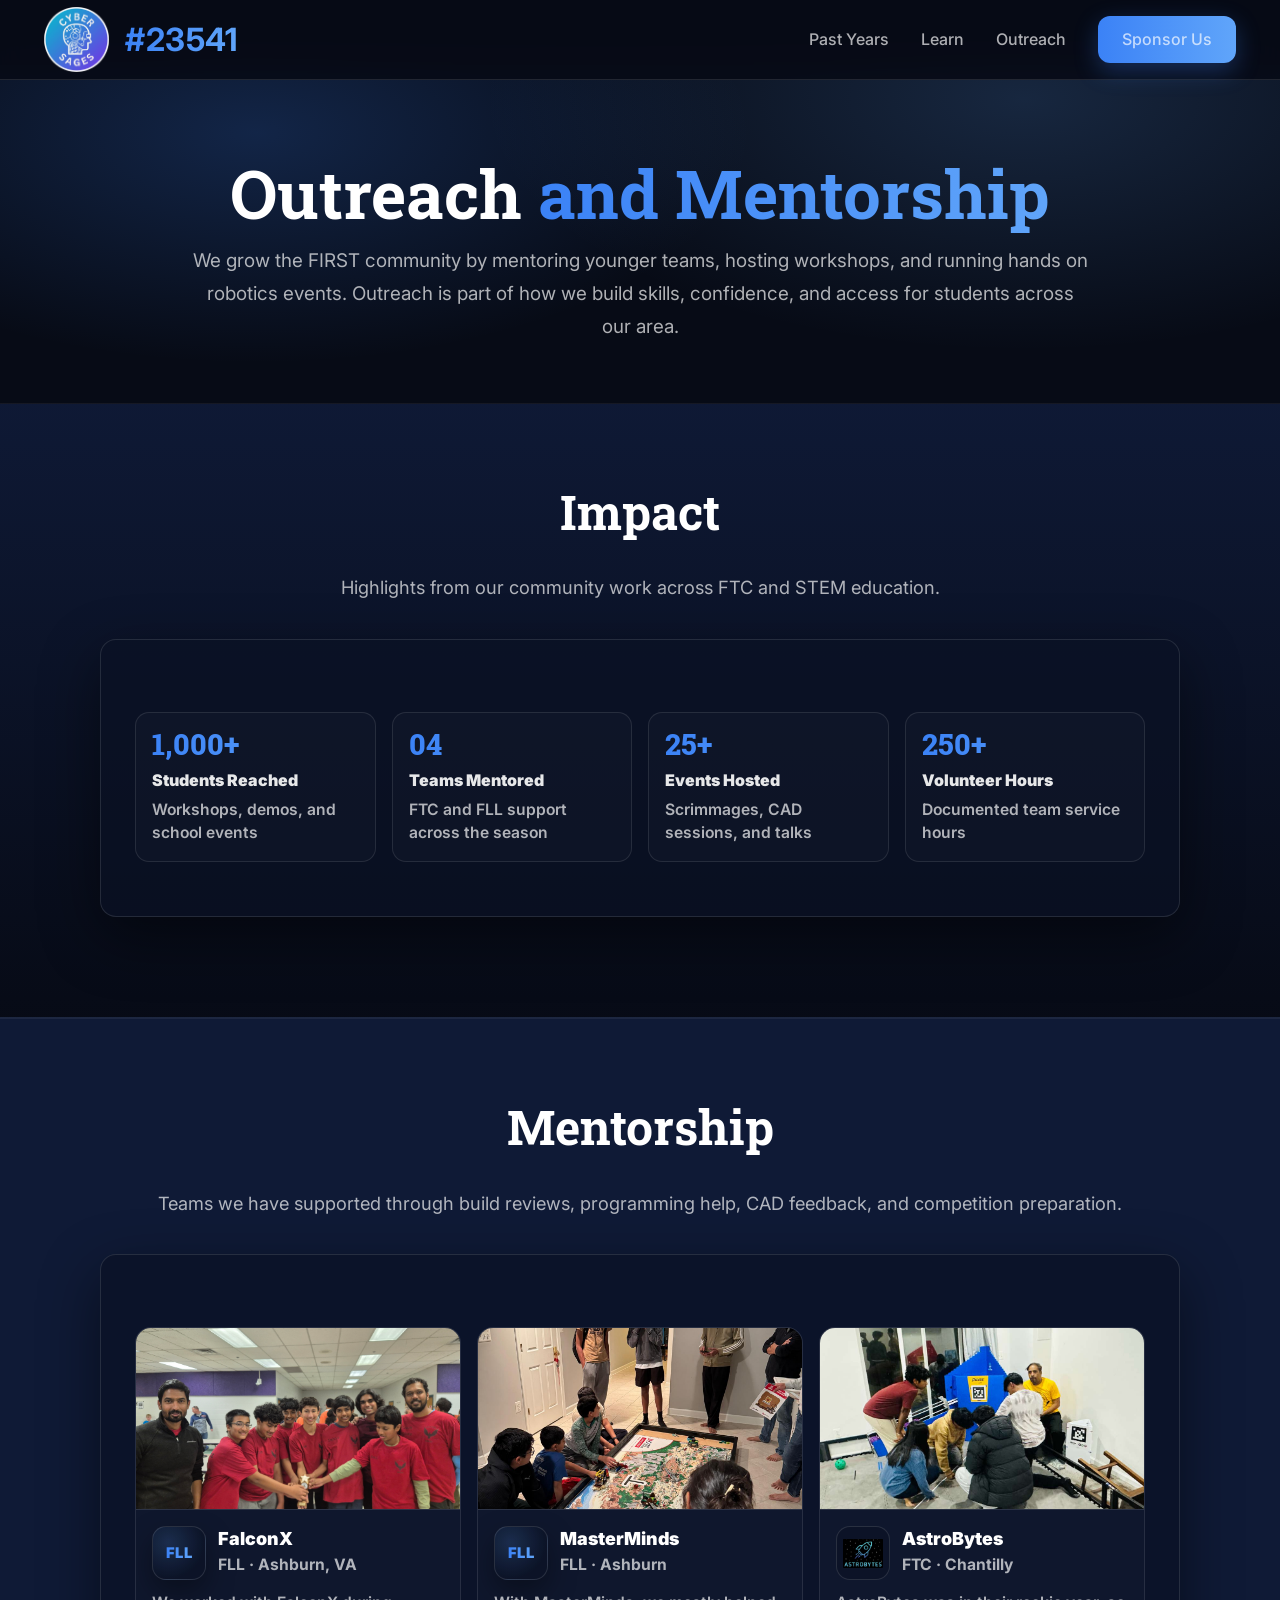
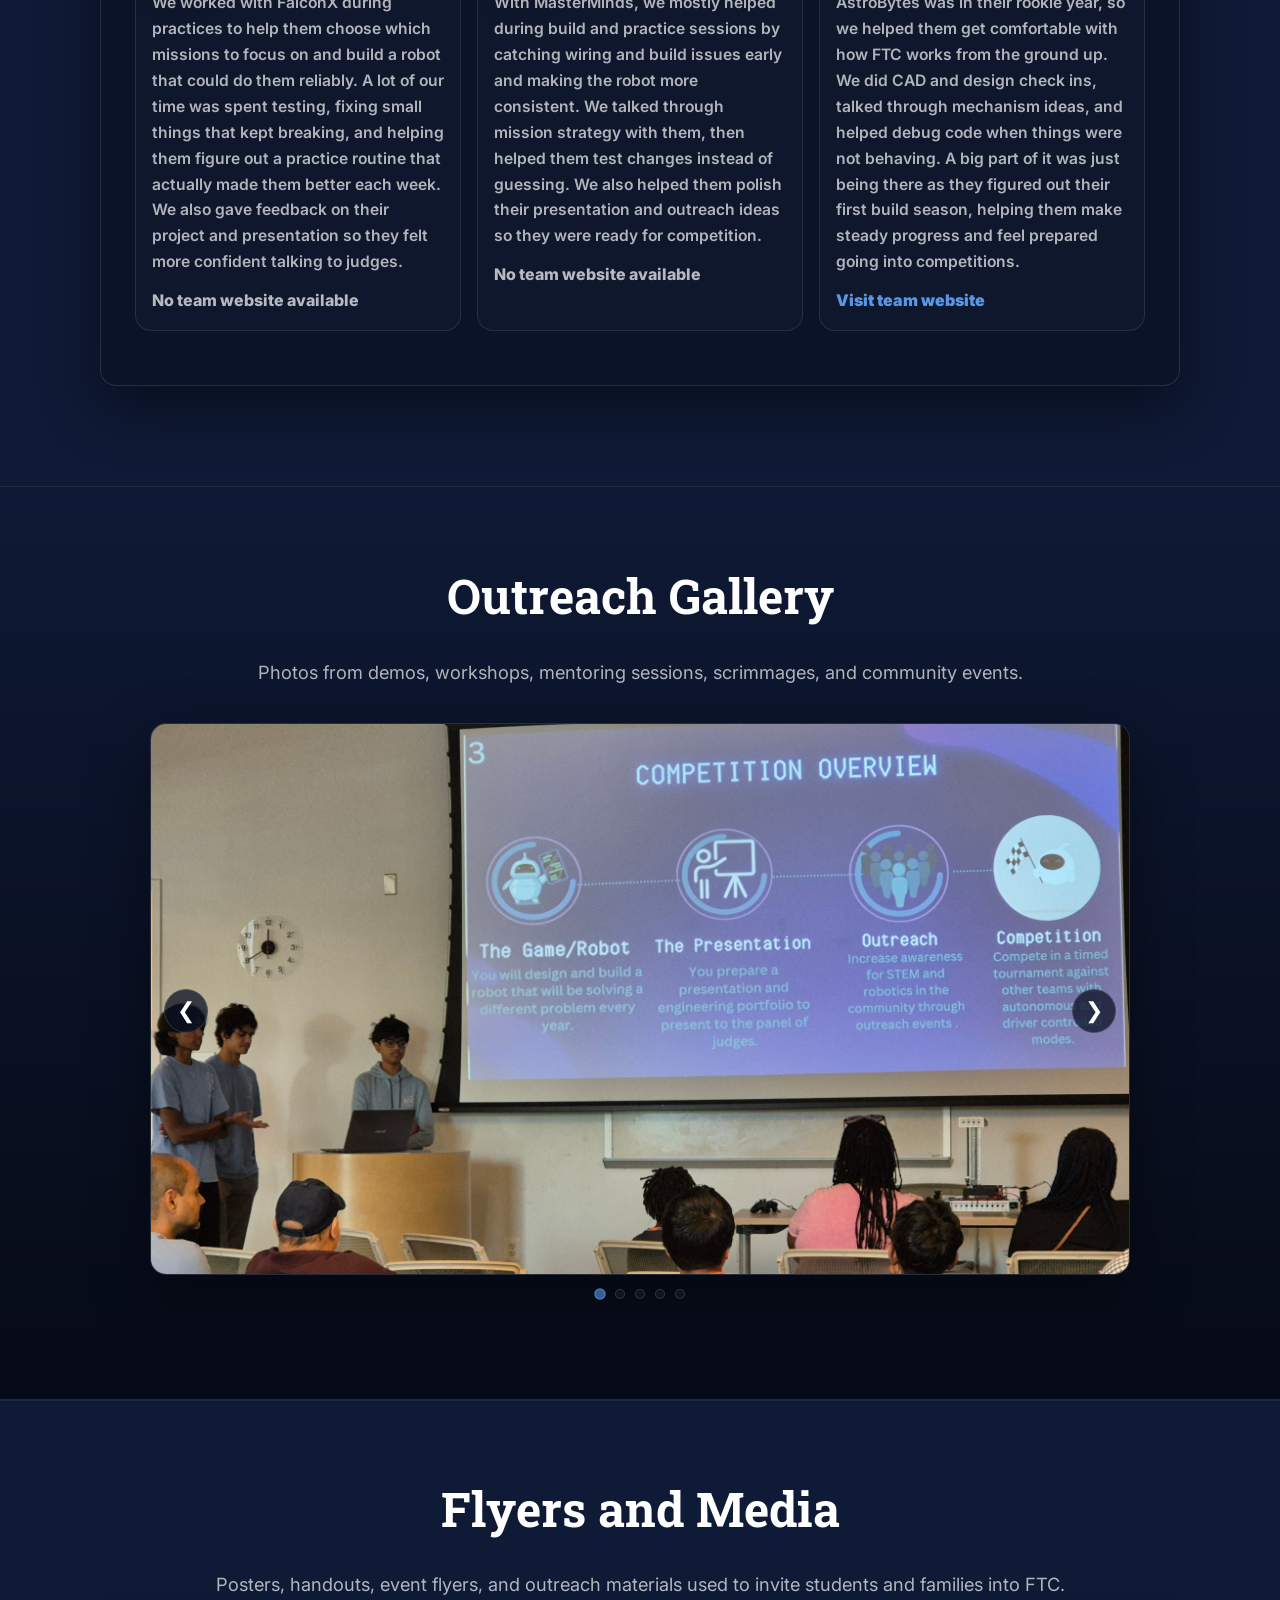
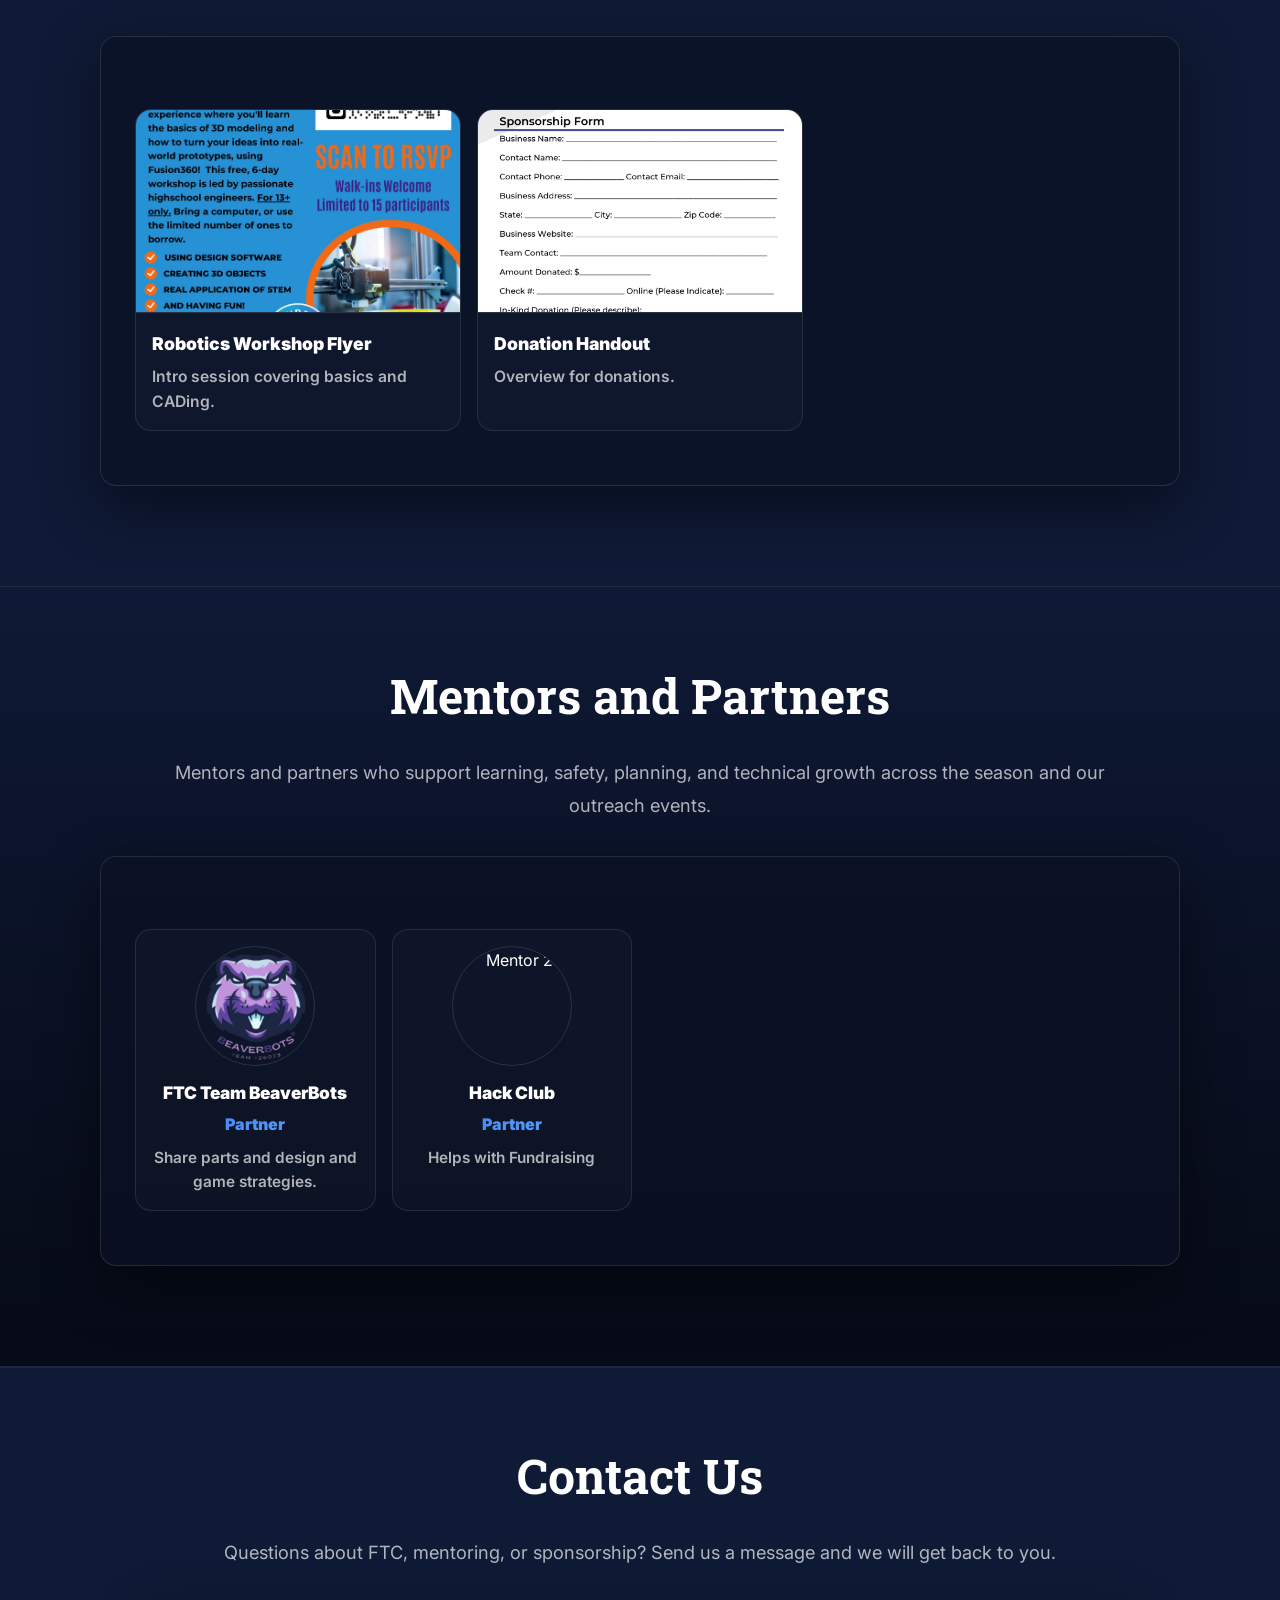
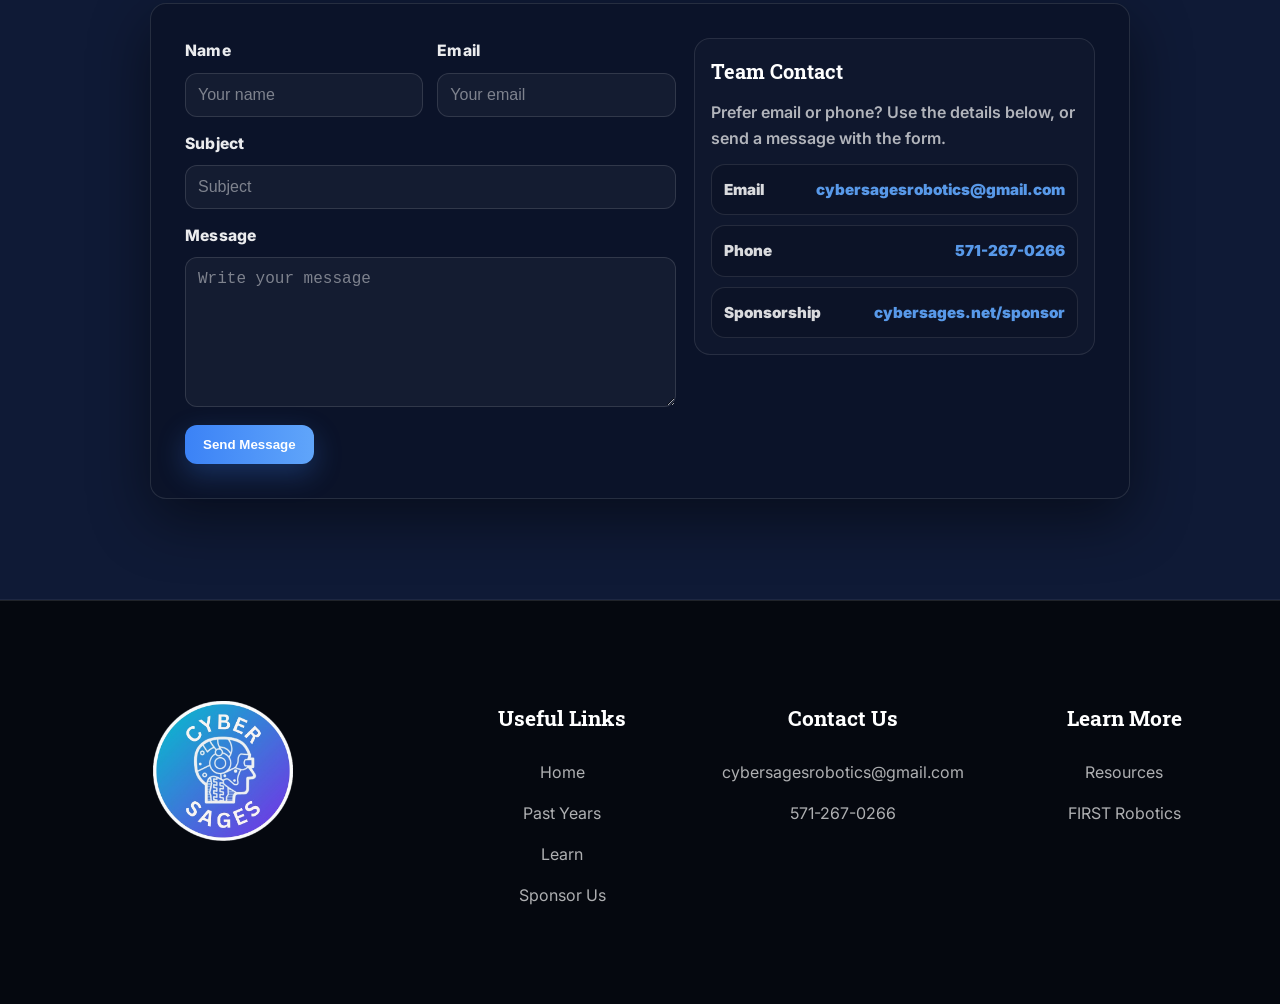
==== commit a4e2d08d: "Replace Robotics For Youth with Hack Club and update image to HCB-Logo.png" ====
--- a/outreach.html
+++ b/outreach.html
@@ -1011,8 +1011,8 @@
           </div>
 
           <div class="person">
-            <img src="images/RoboticsForY.webp" alt="Mentor 2" loading="lazy">
-            <div class="name">Robotics For Youth</div>
+            <img src="images/HCB-Logo.png" alt="Mentor 2" loading="lazy">
+            <div class="name">Hack Club</div>
             <div class="role">Partner</div>
             <div class="bio">Helps with Fundraising</div>
           </div>
